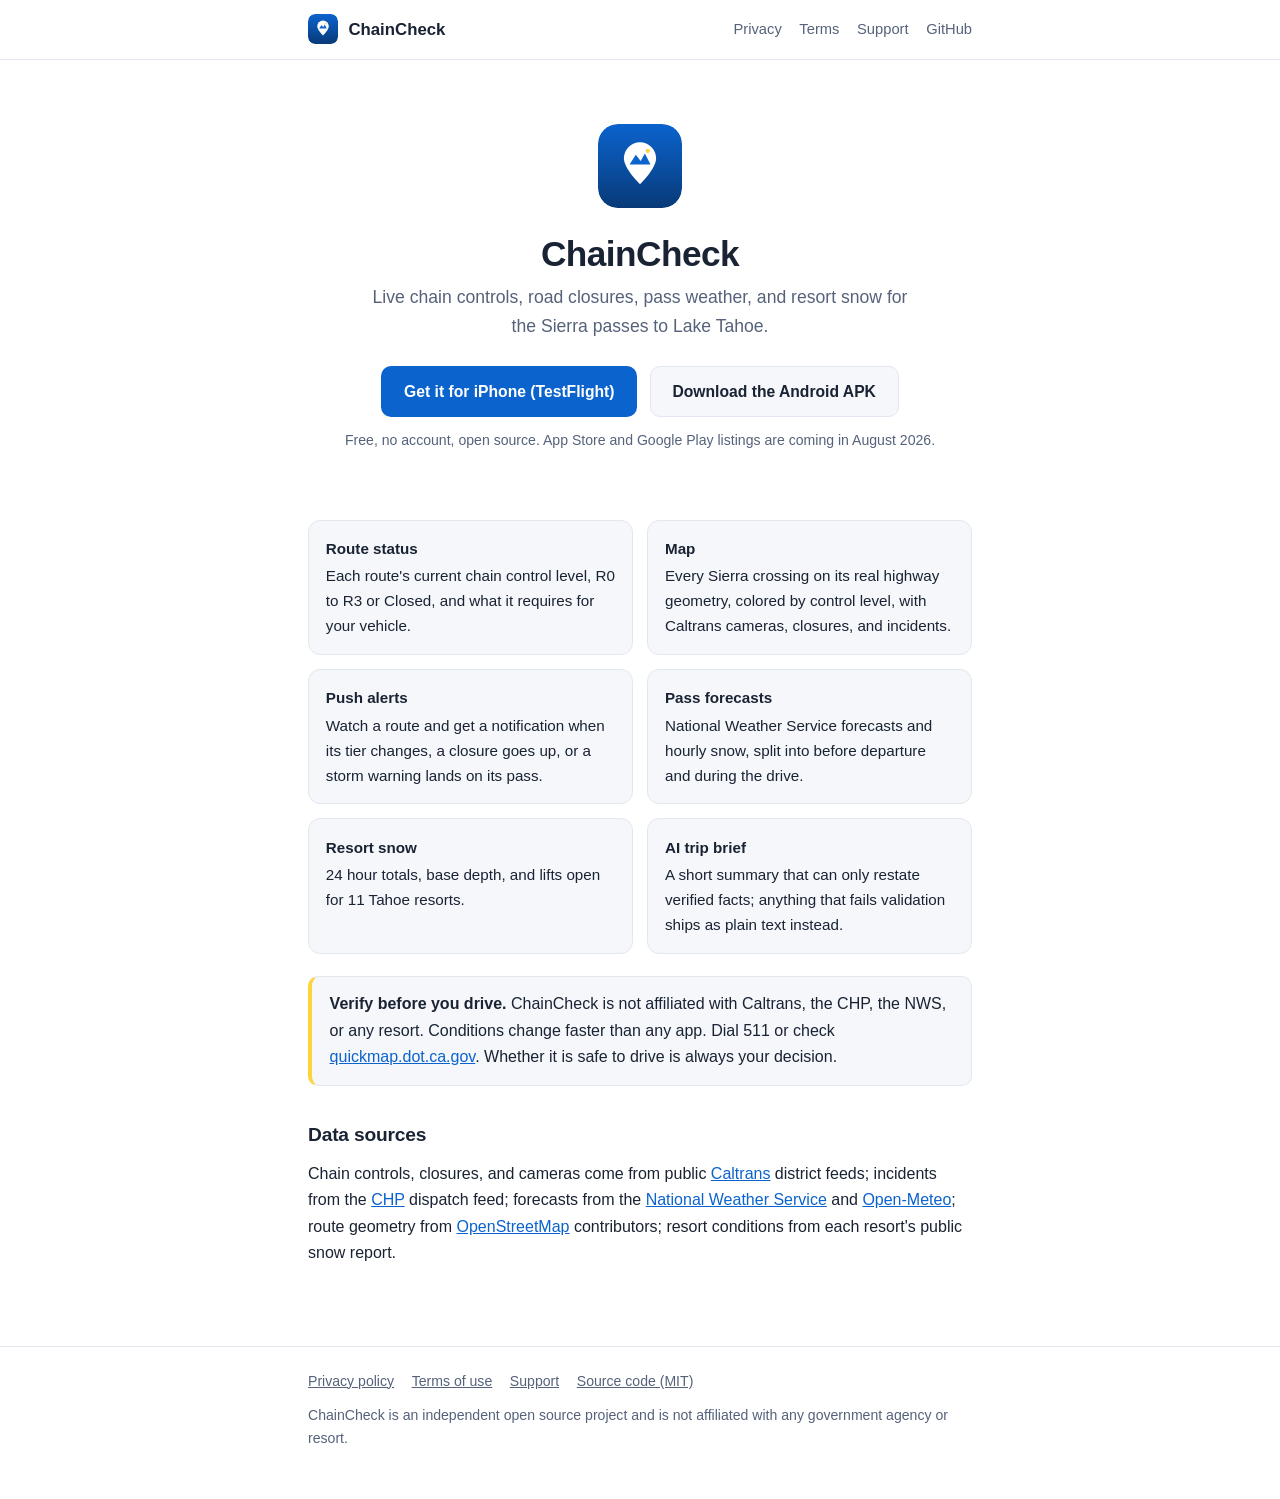
==== site/index.html @ bd43d517 "feat(site): GitHub Pages site for legal and support pages A small static site (no frameworks) at htt" ====
<!doctype html>
<html lang="en">
<head>
<meta charset="utf-8">
<meta name="viewport" content="width=device-width, initial-scale=1">
<title>ChainCheck · Live chain controls and pass weather for Tahoe</title>
<meta name="description" content="Live Caltrans chain controls, road closures, pass weather, and resort snow for the Sierra passes to Lake Tahoe. Free, no account, open source.">
<link rel="icon" href="logo.svg" type="image/svg+xml">
<link rel="stylesheet" href="style.css">
</head>
<body>
<header class="site">
  <div class="inner">
    <img src="logo.svg" alt="">
    <a class="name" href="./">ChainCheck</a>
    <nav>
      <a href="privacy.html">Privacy</a>
      <a href="terms.html">Terms</a>
      <a href="support.html">Support</a>
      <a href="https://github.com/nicglazkov/chaincheck">GitHub</a>
    </nav>
  </div>
</header>
<main>
  <div class="hero">
    <img class="mark" src="logo.svg" alt="ChainCheck logo: a map pin holding a Sierra ridgeline">
    <h1>ChainCheck</h1>
    <p class="tagline">Live chain controls, road closures, pass weather, and
    resort snow for the Sierra passes to Lake Tahoe.</p>
    <div class="buttons">
      <a class="btn primary" href="https://testflight.apple.com/join/fAuhRHU8">Get it for iPhone (TestFlight)</a>
      <a class="btn secondary" href="https://github.com/nicglazkov/chaincheck/releases/latest/download/chaincheck.apk">Download the Android APK</a>
    </div>
    <p class="store-note">Free, no account, open source. App Store and Google
    Play listings are coming in August 2026.</p>
  </div>

  <ul class="features">
    <li><b>Route status</b>Each route's current chain control level, R0 to R3
    or Closed, and what it requires for your vehicle.</li>
    <li><b>Map</b>Every Sierra crossing on its real highway geometry, colored
    by control level, with Caltrans cameras, closures, and incidents.</li>
    <li><b>Push alerts</b>Watch a route and get a notification when its tier
    changes, a closure goes up, or a storm warning lands on its pass.</li>
    <li><b>Pass forecasts</b>National Weather Service forecasts and hourly
    snow, split into before departure and during the drive.</li>
    <li><b>Resort snow</b>24 hour totals, base depth, and lifts open for 11
    Tahoe resorts.</li>
    <li><b>AI trip brief</b>A short summary that can only restate verified
    facts; anything that fails validation ships as plain text instead.</li>
  </ul>

  <div class="callout">
    <strong>Verify before you drive.</strong> ChainCheck is not affiliated
    with Caltrans, the CHP, the NWS, or any resort. Conditions change faster
    than any app. Dial 511 or check
    <a href="https://quickmap.dot.ca.gov">quickmap.dot.ca.gov</a>. Whether it
    is safe to drive is always your decision.
  </div>

  <h2>Data sources</h2>
  <p>Chain controls, closures, and cameras come from public
  <a href="https://dot.ca.gov">Caltrans</a> district feeds; incidents from the
  <a href="https://www.chp.ca.gov">CHP</a> dispatch feed; forecasts from the
  <a href="https://www.weather.gov">National Weather Service</a> and
  <a href="https://open-meteo.com">Open-Meteo</a>; route geometry from
  <a href="https://www.openstreetmap.org/copyright">OpenStreetMap</a>
  contributors; resort conditions from each resort's public snow report.</p>
</main>
<footer class="site">
  <div class="inner">
    <nav>
      <a href="privacy.html">Privacy policy</a>
      <a href="terms.html">Terms of use</a>
      <a href="support.html">Support</a>
      <a href="https://github.com/nicglazkov/chaincheck">Source code (MIT)</a>
    </nav>
    <p>ChainCheck is an independent open source project and is not affiliated
    with any government agency or resort.</p>
  </div>
</footer>
</body>
</html>
---- site/style.css ----
:root {
  --blue: #0b63ce;
  --blue-deep: #083a78;
  --gold: #ffd43b;
  --bg: #ffffff;
  --bg-raised: #f5f7fa;
  --text: #1a2333;
  --text-soft: #55627a;
  --border: #e3e8f0;
  --link: #0b63ce;
}

@media (prefers-color-scheme: dark) {
  :root {
    --bg: #0e1420;
    --bg-raised: #171f2e;
    --text: #e8edf5;
    --text-soft: #9aa7bd;
    --border: #263145;
    --link: #6db1ff;
  }
}

* {
  box-sizing: border-box;
  margin: 0;
}

body {
  font-family: -apple-system, BlinkMacSystemFont, "Segoe UI", Roboto,
    "Helvetica Neue", Arial, sans-serif;
  background: var(--bg);
  color: var(--text);
  line-height: 1.65;
  -webkit-font-smoothing: antialiased;
}

header.site {
  border-bottom: 1px solid var(--border);
}

header.site .inner {
  max-width: 44rem;
  margin: 0 auto;
  padding: 0.9rem 1.25rem;
  display: flex;
  align-items: center;
  gap: 0.65rem;
}

header.site img {
  width: 30px;
  height: 30px;
  border-radius: 7px;
}

header.site .name {
  font-weight: 700;
  font-size: 1.05rem;
  color: var(--text);
  text-decoration: none;
}

header.site nav {
  margin-left: auto;
  display: flex;
  gap: 1.1rem;
}

header.site nav a {
  color: var(--text-soft);
  text-decoration: none;
  font-size: 0.92rem;
}

header.site nav a:hover {
  color: var(--link);
}

main {
  max-width: 44rem;
  margin: 0 auto;
  padding: 2.5rem 1.25rem 4rem;
}

h1 {
  font-size: 1.9rem;
  line-height: 1.25;
  letter-spacing: -0.015em;
  margin-bottom: 0.4rem;
}

.effective {
  color: var(--text-soft);
  font-size: 0.92rem;
  margin-bottom: 2rem;
}

h2 {
  font-size: 1.2rem;
  margin: 2.1rem 0 0.6rem;
  letter-spacing: -0.01em;
}

p,
ul,
ol {
  margin-bottom: 1rem;
}

ul,
ol {
  padding-left: 1.4rem;
}

li {
  margin-bottom: 0.35rem;
}

a {
  color: var(--link);
}

strong {
  font-weight: 650;
}

.callout {
  background: var(--bg-raised);
  border: 1px solid var(--border);
  border-left: 4px solid var(--gold);
  border-radius: 10px;
  padding: 0.9rem 1.1rem;
  margin: 1.4rem 0;
}

/* Landing page */

.hero {
  text-align: center;
  padding: 1.5rem 0 0.5rem;
}

.hero img.mark {
  width: 84px;
  height: 84px;
  border-radius: 20px;
}

.hero h1 {
  margin-top: 1rem;
  font-size: 2.2rem;
}

.hero .tagline {
  color: var(--text-soft);
  font-size: 1.1rem;
  max-width: 34rem;
  margin: 0.4rem auto 1.6rem;
}

.buttons {
  display: flex;
  gap: 0.8rem;
  justify-content: center;
  flex-wrap: wrap;
  margin-bottom: 0.75rem;
}

.btn {
  display: inline-block;
  padding: 0.72rem 1.35rem;
  border-radius: 10px;
  font-weight: 650;
  font-size: 0.98rem;
  text-decoration: none;
  border: 1px solid transparent;
}

.btn.primary {
  background: var(--blue);
  color: #fff;
}

.btn.primary:hover {
  background: var(--blue-deep);
}

.btn.secondary {
  background: var(--bg-raised);
  color: var(--text);
  border-color: var(--border);
}

.btn.secondary:hover {
  border-color: var(--blue);
}

.store-note {
  color: var(--text-soft);
  font-size: 0.88rem;
  text-align: center;
  margin-bottom: 2.5rem;
}

.features {
  display: grid;
  grid-template-columns: repeat(auto-fit, minmax(15rem, 1fr));
  gap: 0.9rem;
  padding: 0;
  margin: 1.2rem 0 0;
  list-style: none;
}

.features li {
  background: var(--bg-raised);
  border: 1px solid var(--border);
  border-radius: 12px;
  padding: 0.95rem 1.05rem;
  margin: 0;
  font-size: 0.95rem;
}

.features b {
  display: block;
  margin-bottom: 0.15rem;
}

footer.site {
  border-top: 1px solid var(--border);
  color: var(--text-soft);
  font-size: 0.88rem;
}

footer.site .inner {
  max-width: 44rem;
  margin: 0 auto;
  padding: 1.4rem 1.25rem 2rem;
}

footer.site nav {
  display: flex;
  gap: 1.1rem;
  flex-wrap: wrap;
  margin-bottom: 0.7rem;
}

footer.site a {
  color: var(--text-soft);
}

footer.site a:hover {
  color: var(--link);
}
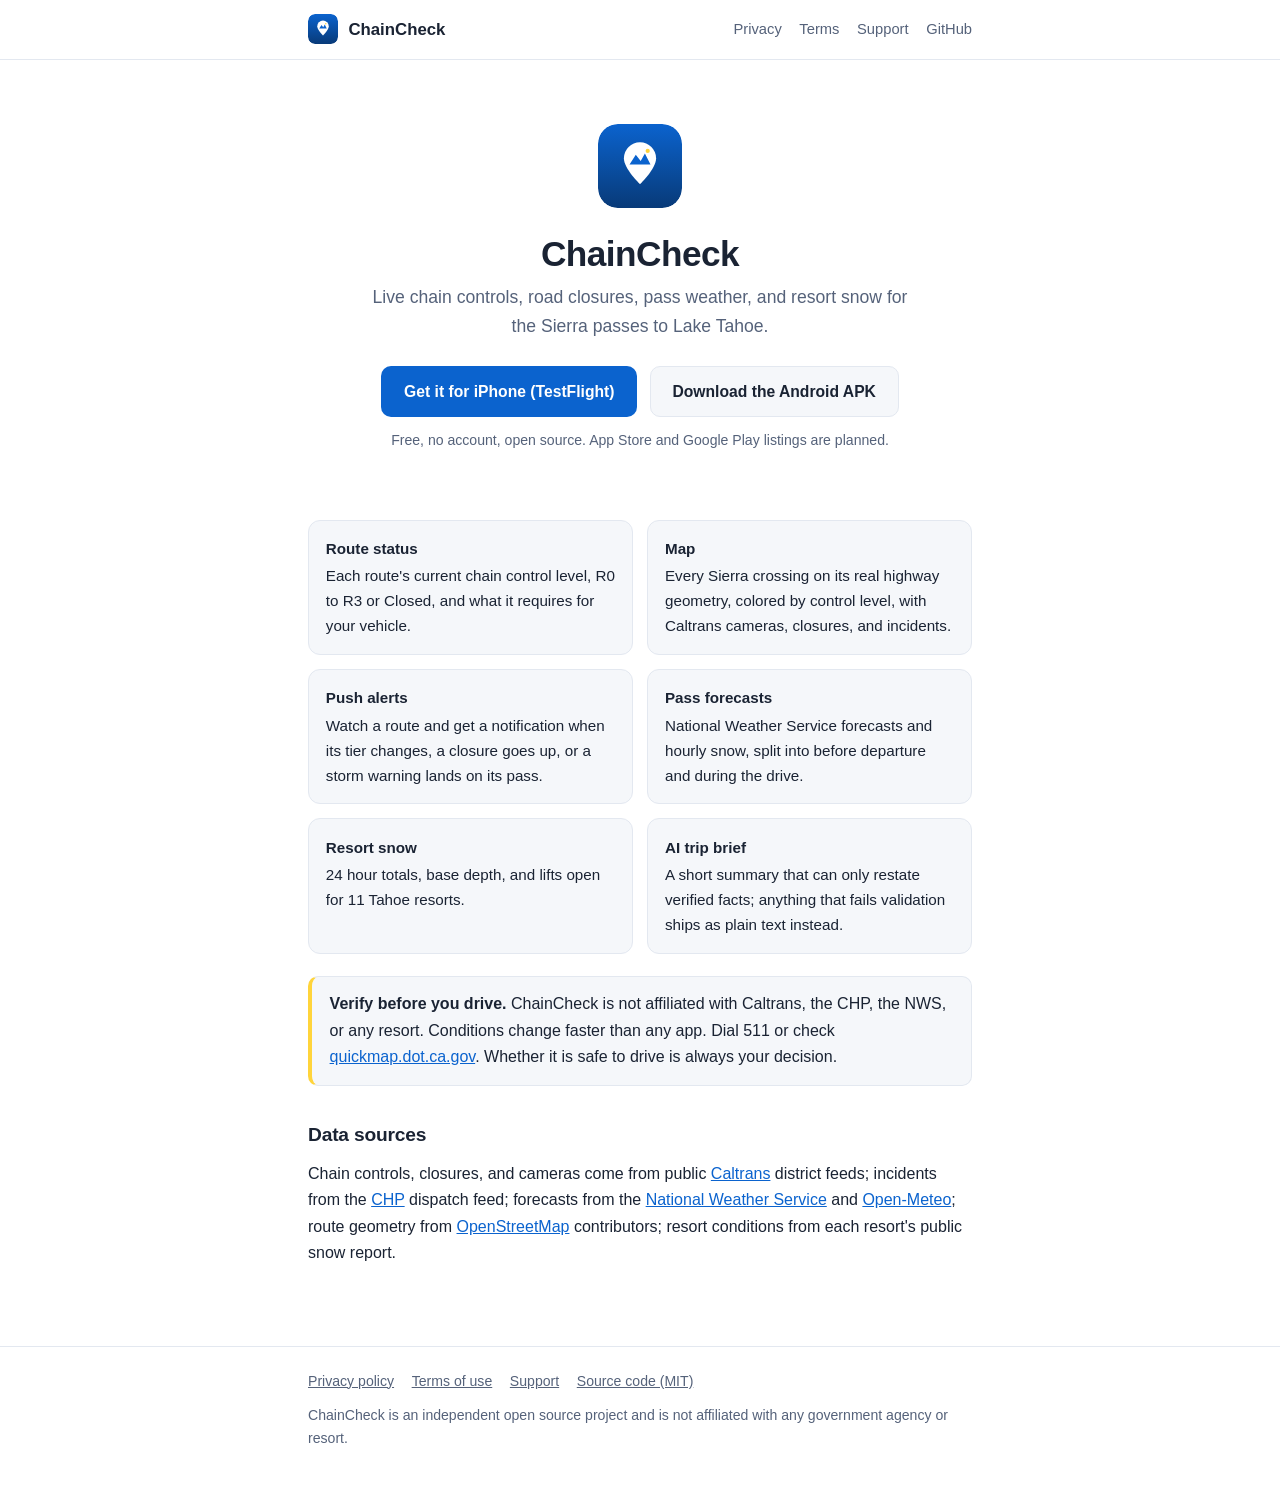
==== commit 8ed8eb5c: "docs: drop the passed store-listing date The August 2026 date has passed and there are no store list" ====
--- a/site/index.html
+++ b/site/index.html
@@ -32,7 +32,7 @@
       <a class="btn secondary" href="https://github.com/nicglazkov/chaincheck/releases/latest/download/chaincheck.apk">Download the Android APK</a>
     </div>
     <p class="store-note">Free, no account, open source. App Store and Google
-    Play listings are coming in August 2026.</p>
+    Play listings are planned.</p>
   </div>
 
   <ul class="features">
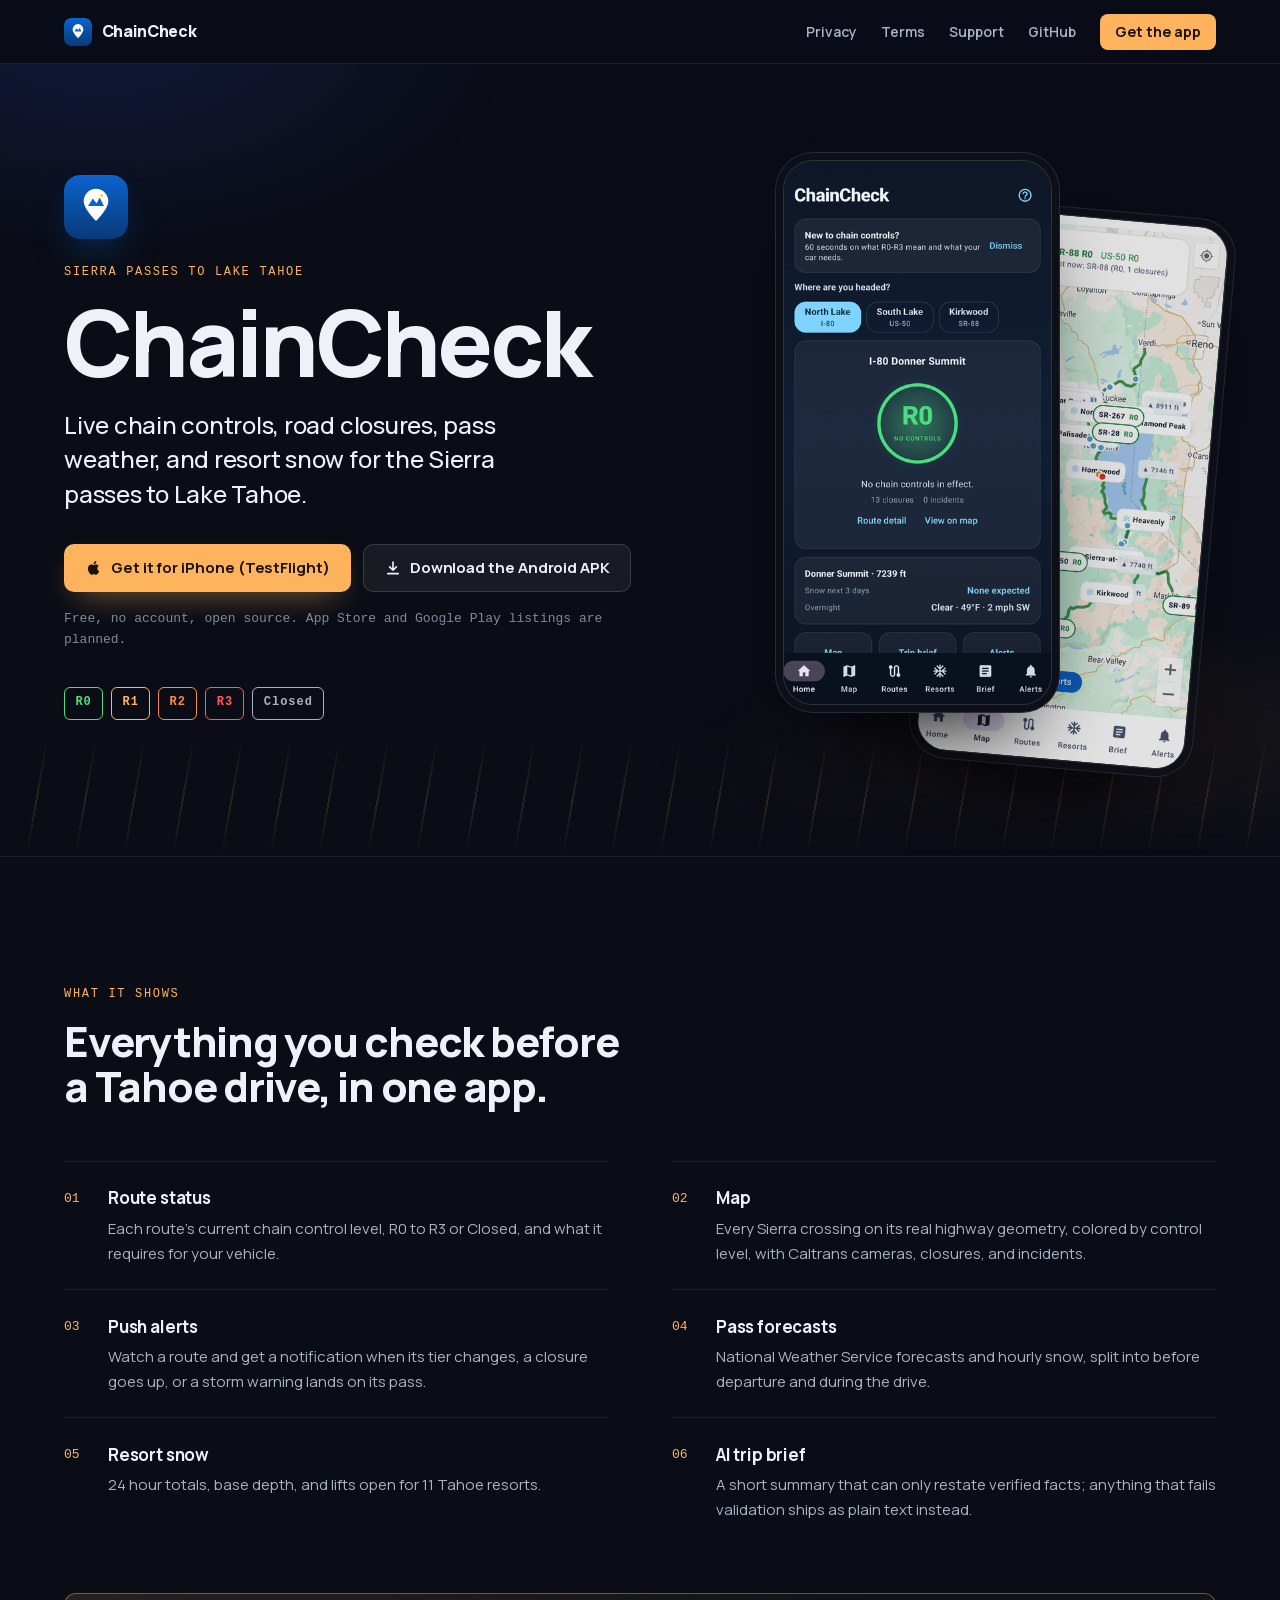
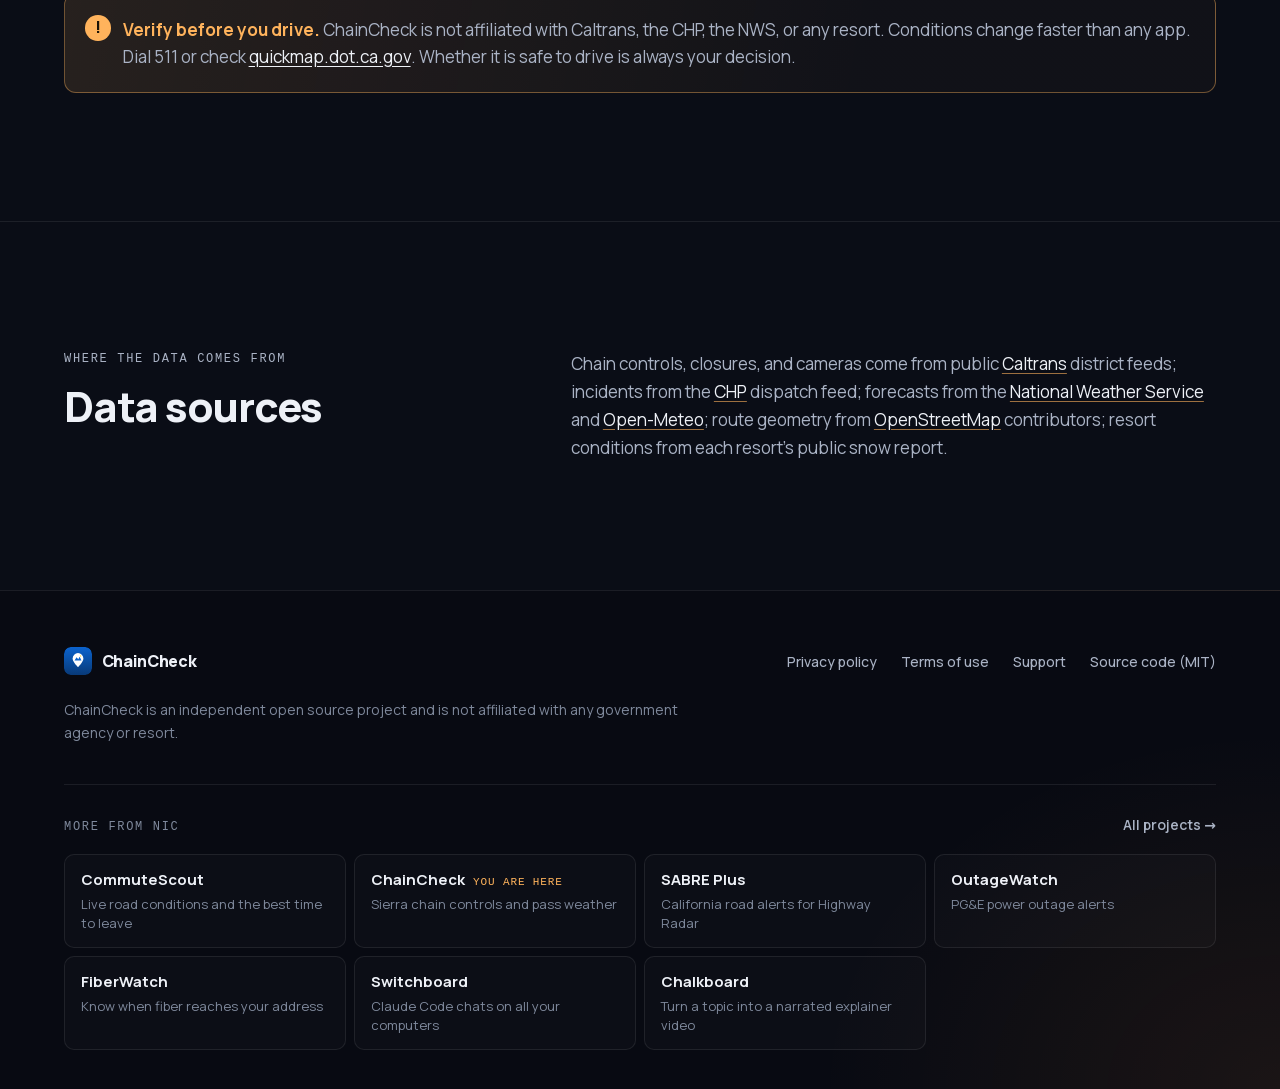
==== commit 8993c349: "Redesign the Pages site in the Night Drive skin Restyle site/ (landing, privacy, terms, support) to " ====
--- a/site/index.html
+++ b/site/index.html
@@ -6,77 +6,126 @@
 <title>ChainCheck · Live chain controls and pass weather for Tahoe</title>
 <meta name="description" content="Live Caltrans chain controls, road closures, pass weather, and resort snow for the Sierra passes to Lake Tahoe. Free, no account, open source.">
 <link rel="icon" href="logo.svg" type="image/svg+xml">
+<meta name="theme-color" content="#0a0d16">
+<meta name="color-scheme" content="dark">
+<link rel="preload" href="fonts/manrope-latin.woff2" as="font" type="font/woff2" crossorigin>
 <link rel="stylesheet" href="style.css">
 </head>
 <body>
-<header class="site">
-  <div class="inner">
-    <img src="logo.svg" alt="">
-    <a class="name" href="./">ChainCheck</a>
-    <nav>
-      <a href="privacy.html">Privacy</a>
-      <a href="terms.html">Terms</a>
-      <a href="support.html">Support</a>
-      <a href="https://github.com/nicglazkov/chaincheck">GitHub</a>
+<header class="nd-nav">
+  <div class="nd-wrap nd-nav__in">
+    <a class="nd-brand" href="./"><img src="logo.svg" alt="" width="28" height="28">ChainCheck</a>
+    <nav class="nd-links" aria-label="Primary">
+      <a class="nd-hide" href="privacy.html">Privacy</a>
+      <a class="nd-hide" href="terms.html">Terms</a>
+      <a class="nd-hide" href="support.html">Support</a>
+      <a class="nd-hide" href="https://github.com/nicglazkov/chaincheck">GitHub</a>
+      <a class="nd-btn nd-btn--sm" href="./#get">Get the app</a>
     </nav>
   </div>
 </header>
 <main>
-  <div class="hero">
-    <img class="mark" src="logo.svg" alt="ChainCheck logo: a map pin holding a Sierra ridgeline">
-    <h1>ChainCheck</h1>
-    <p class="tagline">Live chain controls, road closures, pass weather, and
-    resort snow for the Sierra passes to Lake Tahoe.</p>
-    <div class="buttons">
-      <a class="btn primary" href="https://testflight.apple.com/join/fAuhRHU8">Get it for iPhone (TestFlight)</a>
-      <a class="btn secondary" href="https://github.com/nicglazkov/chaincheck/releases/latest/download/chaincheck.apk">Download the Android APK</a>
+  <section class="hero nd-hero" id="get">
+    <div class="nd-streak" aria-hidden="true"></div>
+    <div class="nd-wrap hero__grid">
+      <div>
+        <img class="hero__mark" src="logo.svg" alt="ChainCheck logo: a map pin holding a Sierra ridgeline" width="64" height="64">
+        <p class="nd-eyebrow">Sierra passes to Lake Tahoe</p>
+        <h1>ChainCheck</h1>
+        <p class="tagline">Live chain controls, road closures, pass weather, and
+        resort snow for the Sierra passes to Lake Tahoe.</p>
+        <div class="nd-actions">
+          <a class="nd-btn" href="https://testflight.apple.com/join/fAuhRHU8"><svg viewBox="0 0 24 24" fill="currentColor" aria-hidden="true"><path d="M16.4 12.6c0-2.4 2-3.5 2-3.6-1.1-1.6-2.8-1.8-3.4-1.8-1.4-.2-2.8.8-3.5.8-.7 0-1.8-.8-3-.8-1.5 0-3 .9-3.8 2.3-1.6 2.8-.4 7 1.2 9.3.8 1.1 1.7 2.4 2.9 2.3 1.2 0 1.6-.7 3-.7s1.8.7 3 .7c1.3 0 2.1-1.1 2.8-2.3.9-1.3 1.3-2.6 1.3-2.6s-2.5-1-2.5-3.6zM14.1 5.6c.6-.8 1.1-1.8 1-2.9-.9 0-2.1.6-2.7 1.4-.6.7-1.1 1.8-1 2.8 1 .1 2.1-.5 2.7-1.3z"/></svg>Get it for iPhone (TestFlight)</a>
+          <a class="nd-btn nd-btn--ghost" href="https://github.com/nicglazkov/chaincheck/releases/latest/download/chaincheck.apk"><svg viewBox="0 0 24 24" fill="none" stroke="currentColor" stroke-width="2.2" stroke-linecap="round" stroke-linejoin="round" aria-hidden="true"><path d="M12 4v11m0 0-4.5-4.5M12 15l4.5-4.5M5 19.5h14"/></svg>Download the Android APK</a>
+        </div>
+        <p class="store-note">Free, no account, open source. App Store and Google
+        Play listings are planned.</p>
+        <ul class="levels" aria-label="Chain control levels the app shows">
+          <li class="r0">R0</li><li class="r1">R1</li><li class="r2">R2</li><li class="r3">R3</li><li class="rc">Closed</li>
+        </ul>
+      </div>
+      <div class="phones">
+        <div class="phone phone--front"><img src="img/home-dark.png" width="400" height="814" alt="The ChainCheck home screen: I-80 Donner Summit at R0, no chain controls, with the summit forecast below."></div>
+        <div class="phone phone--back"><img src="img/map.png" width="400" height="814" loading="lazy" alt="The ChainCheck map: I-80, US-50 and SR-88 colored by control level, with resorts and summit elevations."></div>
+      </div>
     </div>
-    <p class="store-note">Free, no account, open source. App Store and Google
-    Play listings are planned.</p>
-  </div>
+  </section>
 
-  <ul class="features">
-    <li><b>Route status</b>Each route's current chain control level, R0 to R3
-    or Closed, and what it requires for your vehicle.</li>
-    <li><b>Map</b>Every Sierra crossing on its real highway geometry, colored
-    by control level, with Caltrans cameras, closures, and incidents.</li>
-    <li><b>Push alerts</b>Watch a route and get a notification when its tier
-    changes, a closure goes up, or a storm warning lands on its pass.</li>
-    <li><b>Pass forecasts</b>National Weather Service forecasts and hourly
-    snow, split into before departure and during the drive.</li>
-    <li><b>Resort snow</b>24 hour totals, base depth, and lifts open for 11
-    Tahoe resorts.</li>
-    <li><b>AI trip brief</b>A short summary that can only restate verified
-    facts; anything that fails validation ships as plain text instead.</li>
-  </ul>
-
-  <div class="callout">
+  <section class="nd-section">
+    <div class="nd-wrap">
+      <div class="nd-section__head">
+        <p class="nd-eyebrow">What it shows</p>
+        <h2>Everything you check before a Tahoe drive, in one app.</h2>
+      </div>
+      <ul class="features">
+        <li><b>Route status</b>Each route's current chain control level, R0 to R3
+        or Closed, and what it requires for your vehicle.</li>
+        <li><b>Map</b>Every Sierra crossing on its real highway geometry, colored
+        by control level, with Caltrans cameras, closures, and incidents.</li>
+        <li><b>Push alerts</b>Watch a route and get a notification when its tier
+        changes, a closure goes up, or a storm warning lands on its pass.</li>
+        <li><b>Pass forecasts</b>National Weather Service forecasts and hourly
+        snow, split into before departure and during the drive.</li>
+        <li><b>Resort snow</b>24 hour totals, base depth, and lifts open for 11
+        Tahoe resorts.</li>
+        <li><b>AI trip brief</b>A short summary that can only restate verified
+        facts; anything that fails validation ships as plain text instead.</li>
+  
+      </ul>
+      <div class="callout">
     <strong>Verify before you drive.</strong> ChainCheck is not affiliated
     with Caltrans, the CHP, the NWS, or any resort. Conditions change faster
     than any app. Dial 511 or check
     <a href="https://quickmap.dot.ca.gov">quickmap.dot.ca.gov</a>. Whether it
     is safe to drive is always your decision.
   </div>
+    </div>
+  </section>
 
-  <h2>Data sources</h2>
-  <p>Chain controls, closures, and cameras come from public
+  <section class="nd-section">
+    <div class="nd-wrap split">
+      <div>
+        <p class="nd-eyebrow">Where the data comes from</p>
+        <h2>Data sources</h2>
+      </div>
+      <p>Chain controls, closures, and cameras come from public
   <a href="https://dot.ca.gov">Caltrans</a> district feeds; incidents from the
   <a href="https://www.chp.ca.gov">CHP</a> dispatch feed; forecasts from the
   <a href="https://www.weather.gov">National Weather Service</a> and
   <a href="https://open-meteo.com">Open-Meteo</a>; route geometry from
   <a href="https://www.openstreetmap.org/copyright">OpenStreetMap</a>
   contributors; resort conditions from each resort's public snow report.</p>
+    </div>
+  </section>
 </main>
-<footer class="site">
-  <div class="inner">
-    <nav>
-      <a href="privacy.html">Privacy policy</a>
-      <a href="terms.html">Terms of use</a>
-      <a href="support.html">Support</a>
-      <a href="https://github.com/nicglazkov/chaincheck">Source code (MIT)</a>
-    </nav>
-    <p>ChainCheck is an independent open source project and is not affiliated
+<footer class="nd-foot">
+  <div class="nd-wrap">
+    <div class="nd-foot__top">
+      <a class="nd-brand" href="./"><img src="logo.svg" alt="" width="28" height="28">ChainCheck</a>
+      <nav class="nd-foot__links" aria-label="Project">
+        <a href="privacy.html">Privacy policy</a>
+        <a href="terms.html">Terms of use</a>
+        <a href="support.html">Support</a>
+        <a href="https://github.com/nicglazkov/chaincheck">Source code (MIT)</a>
+      </nav>
+    </div>
+    <p class="nd-foot__note">ChainCheck is an independent open source project and is not affiliated
     with any government agency or resort.</p>
+    <div class="nd-more">
+      <div class="nd-more__head">
+        <p class="nd-eyebrow">More from Nic</p>
+        <a class="nd-more__all" href="https://nicglazkov.github.io/">All projects &rarr;</a>
+      </div>
+      <ul>
+        <li><a class="nd-more__item" href="https://commutescout.com"><b>CommuteScout</b><span>Live road conditions and the best time to leave</span></a></li>
+        <li><a class="nd-more__item" href="./" aria-current="page"><b>ChainCheck</b><span>Sierra chain controls and pass weather</span></a></li>
+        <li><a class="nd-more__item" href="https://nicglazkov.github.io/highway-radar-sabre-plus/"><b>SABRE Plus</b><span>California road alerts for Highway Radar</span></a></li>
+        <li><a class="nd-more__item" href="https://nicglazkov.github.io/outagewatch/"><b>OutageWatch</b><span>PG&amp;E power outage alerts</span></a></li>
+        <li><a class="nd-more__item" href="https://getfiberwatch.com"><b>FiberWatch</b><span>Know when fiber reaches your address</span></a></li>
+        <li><a class="nd-more__item" href="https://nicglazkov.github.io/switchboard/"><b>Switchboard</b><span>Claude Code chats on all your computers</span></a></li>
+        <li><a class="nd-more__item" href="https://chalkboard.studio"><b>Chalkboard</b><span>Turn a topic into a narrated explainer video</span></a></li>
+      </ul>
+    </div>
   </div>
 </footer>
 </body>
--- a/site/style.css
+++ b/site/style.css
@@ -1,254 +1,282 @@
+/* ==========================================================================
+   Night Drive skin + shared site skeleton (nav, type scale, footer with the
+   "More from Nic" strip). Shared by SABRE Plus, ChainCheck and Brake Bedding.
+   Keep the skeleton block identical across sites; put page styles after it.
+
+   Manrope is self-hosted (latin subset, variable 400-800), SIL Open Font
+   License 1.1, so the page makes no third-party font requests.
+   ========================================================================== */
+@font-face {
+  font-family: "Manrope";
+  font-style: normal;
+  font-weight: 400 800;
+  font-display: swap;
+  src: url("fonts/manrope-latin.woff2") format("woff2");
+  unicode-range: U+0000-00FF, U+0131, U+0152-0153, U+02BB-02BC, U+02C6, U+02DA,
+    U+02DC, U+0304, U+0308, U+0329, U+2000-206F, U+20AC, U+2122, U+2191, U+2193,
+    U+2212, U+2215, U+FEFF, U+FFFD;
+}
+
 :root {
-  --blue: #0b63ce;
-  --blue-deep: #083a78;
-  --gold: #ffd43b;
-  --bg: #ffffff;
-  --bg-raised: #f5f7fa;
-  --text: #1a2333;
-  --text-soft: #55627a;
-  --border: #e3e8f0;
-  --link: #0b63ce;
-}
-
-@media (prefers-color-scheme: dark) {
-  :root {
-    --bg: #0e1420;
-    --bg-raised: #171f2e;
-    --text: #e8edf5;
-    --text-soft: #9aa7bd;
-    --border: #263145;
-    --link: #6db1ff;
-  }
-}
-
-* {
-  box-sizing: border-box;
+  color-scheme: dark;
+  /* Night Drive */
+  --nd-bg: #0a0d16;          /* blue-black road at night */
+  --nd-bg-2: #0f1320;        /* raised panel */
+  --nd-bg-3: #151a2a;        /* panel hover / inset */
+  --nd-line: rgba(255, 255, 255, 0.08);
+  --nd-line-2: rgba(255, 255, 255, 0.14);
+  --nd-fg: #eef1f7;
+  --nd-mut: #aab3c5;
+  --nd-dim: #7f899c;
+  --nd-amber: #ffb35c;       /* headlight */
+  --nd-amber-ink: #1a1206;
+  --nd-amber-soft: rgba(255, 179, 92, 0.12);
+  --nd-blue: #3a5cff;        /* the cool sky glow, decorative only */
+
+  /* Skeleton: type scale */
+  --nd-sans: "Manrope", ui-sans-serif, system-ui, -apple-system, "Segoe UI", Roboto, sans-serif;
+  --nd-mono: ui-monospace, SFMono-Regular, "SF Mono", Menlo, "Cascadia Mono", Consolas, monospace;
+  --nd-t-h1: clamp(2.4rem, 1.25rem + 4.4vw, 4.4rem);
+  --nd-t-h2: clamp(1.7rem, 1.2rem + 1.9vw, 2.6rem);
+  --nd-t-h3: 1.125rem;
+  --nd-t-lede: clamp(1.0625rem, 1rem + 0.35vw, 1.25rem);
+  --nd-t-body: 1.0625rem;
+  --nd-t-small: 0.875rem;
+  --nd-t-label: 0.75rem;
+
+  /* Skeleton: layout */
+  --nd-max: 72rem;           /* 1152px */
+  --nd-gutter: clamp(1rem, 4vw, 2rem);
+  --nd-nav-h: 64px;
+  --nd-gap: clamp(4.5rem, 10vw, 8rem);
+  --nd-radius: 12px;
+  --nd-ease: cubic-bezier(0.22, 1, 0.36, 1);
+}
+
+*, *::before, *::after { box-sizing: border-box; }
+html { -webkit-text-size-adjust: 100%; scroll-padding-top: calc(var(--nd-nav-h) + 16px); }
+body {
   margin: 0;
-}
-
-body {
-  font-family: -apple-system, BlinkMacSystemFont, "Segoe UI", Roboto,
-    "Helvetica Neue", Arial, sans-serif;
-  background: var(--bg);
-  color: var(--text);
+  background: var(--nd-bg);
+  color: var(--nd-fg);
+  font-family: var(--nd-sans);
+  font-size: var(--nd-t-body);
   line-height: 1.65;
   -webkit-font-smoothing: antialiased;
-}
-
-header.site {
-  border-bottom: 1px solid var(--border);
-}
-
-header.site .inner {
-  max-width: 44rem;
-  margin: 0 auto;
-  padding: 0.9rem 1.25rem;
-  display: flex;
-  align-items: center;
-  gap: 0.65rem;
-}
-
-header.site img {
-  width: 30px;
-  height: 30px;
-  border-radius: 7px;
-}
-
-header.site .name {
-  font-weight: 700;
-  font-size: 1.05rem;
-  color: var(--text);
-  text-decoration: none;
-}
-
-header.site nav {
-  margin-left: auto;
-  display: flex;
-  gap: 1.1rem;
-}
-
-header.site nav a {
-  color: var(--text-soft);
-  text-decoration: none;
-  font-size: 0.92rem;
-}
-
-header.site nav a:hover {
-  color: var(--link);
-}
-
-main {
-  max-width: 44rem;
-  margin: 0 auto;
-  padding: 2.5rem 1.25rem 4rem;
-}
-
-h1 {
-  font-size: 1.9rem;
-  line-height: 1.25;
-  letter-spacing: -0.015em;
-  margin-bottom: 0.4rem;
-}
-
-.effective {
-  color: var(--text-soft);
-  font-size: 0.92rem;
-  margin-bottom: 2rem;
-}
-
-h2 {
-  font-size: 1.2rem;
-  margin: 2.1rem 0 0.6rem;
-  letter-spacing: -0.01em;
-}
-
-p,
-ul,
-ol {
-  margin-bottom: 1rem;
-}
-
-ul,
-ol {
-  padding-left: 1.4rem;
-}
-
-li {
-  margin-bottom: 0.35rem;
-}
-
-a {
-  color: var(--link);
-}
-
-strong {
-  font-weight: 650;
-}
-
+  text-rendering: optimizeLegibility;
+  overflow-x: hidden;
+}
+img { max-width: 100%; height: auto; display: block; }
+a { color: inherit; }
+:where(a, button, summary):focus-visible {
+  outline: 2px solid var(--nd-amber);
+  outline-offset: 3px;
+  border-radius: 4px;
+}
+::selection { background: var(--nd-amber); color: var(--nd-amber-ink); }
+
+.nd-wrap { width: min(100% - 2 * var(--nd-gutter), var(--nd-max)); margin-inline: auto; }
+
+h1, h2, h3 { margin: 0; color: var(--nd-fg); text-wrap: balance; }
+h1 { font-size: var(--nd-t-h1); line-height: 1.02; font-weight: 800; letter-spacing: -0.035em; }
+h2 { font-size: var(--nd-t-h2); line-height: 1.08; font-weight: 800; letter-spacing: -0.03em; }
+h3 { font-size: var(--nd-t-h3); line-height: 1.3; font-weight: 700; letter-spacing: -0.01em; }
+h1 em, h2 em { font-style: normal; color: var(--nd-amber); }
+p { margin: 0; }
+
+.nd-eyebrow {
+  font-family: var(--nd-mono);
+  font-size: var(--nd-t-label);
+  letter-spacing: 0.14em;
+  text-transform: uppercase;
+  color: var(--nd-amber);
+  margin: 0 0 0.9rem;
+}
+.nd-lede { font-size: var(--nd-t-lede); color: var(--nd-mut); max-width: 46ch; }
+
+/* ---- Buttons ------------------------------------------------------------ */
+.nd-btn {
+  display: inline-flex; align-items: center; justify-content: center; gap: 0.5rem;
+  min-height: 48px; padding: 0 1.25rem;
+  border-radius: 10px; border: 1px solid transparent;
+  background: var(--nd-amber); color: var(--nd-amber-ink);
+  font: 700 0.9375rem/1 var(--nd-sans); letter-spacing: -0.005em;
+  text-decoration: none; white-space: nowrap;
+  box-shadow: 0 12px 32px -14px rgba(255, 179, 92, 0.65);
+  transition: transform 0.25s var(--nd-ease), box-shadow 0.25s var(--nd-ease), background 0.2s, border-color 0.2s;
+}
+.nd-btn:hover { transform: translateY(-1px); box-shadow: 0 16px 40px -12px rgba(255, 179, 92, 0.8); }
+.nd-btn--ghost {
+  background: rgba(255, 255, 255, 0.06); color: var(--nd-fg);
+  border-color: var(--nd-line-2); box-shadow: none;
+}
+.nd-btn--ghost:hover { background: rgba(255, 255, 255, 0.1); border-color: rgba(255, 255, 255, 0.28); box-shadow: none; }
+.nd-btn--sm { min-height: 36px; padding: 0 0.9rem; font-size: 0.875rem; border-radius: 8px; box-shadow: none; }
+.nd-btn svg { width: 18px; height: 18px; flex: none; }
+.nd-actions { display: flex; flex-wrap: wrap; gap: 0.75rem; }
+@media (max-width: 30rem) { .nd-actions .nd-btn:not(.nd-btn--sm) { flex: 1 1 100%; white-space: normal; text-align: center; } }
+
+/* ---- Nav (skeleton) ----------------------------------------------------- */
+.nd-nav {
+  position: sticky; top: 0; z-index: 50;
+  height: var(--nd-nav-h);
+  background: rgba(10, 13, 22, 0.78);
+  -webkit-backdrop-filter: saturate(140%) blur(14px);
+  backdrop-filter: saturate(140%) blur(14px);
+  border-bottom: 1px solid var(--nd-line);
+}
+.nd-nav__in { height: 100%; display: flex; align-items: center; gap: 1rem; }
+.nd-brand {
+  display: inline-flex; align-items: center; gap: 0.6rem;
+  font-weight: 800; font-size: 1rem; letter-spacing: -0.02em;
+  text-decoration: none; color: var(--nd-fg); white-space: nowrap;
+}
+.nd-brand img, .nd-brand svg { width: 28px; height: 28px; border-radius: 7px; }
+.nd-links { margin-left: auto; display: flex; align-items: center; gap: 1.5rem; }
+.nd-links a:not(.nd-btn) {
+  font-size: var(--nd-t-small); font-weight: 600; color: var(--nd-mut);
+  text-decoration: none; transition: color 0.2s;
+}
+.nd-links a:not(.nd-btn):hover, .nd-links a[aria-current="page"] { color: var(--nd-fg); }
+@media (max-width: 40rem) { .nd-links .nd-hide { display: none; } .nd-links { gap: 1rem; } }
+
+/* ---- Section rhythm ----------------------------------------------------- */
+.nd-section { padding-block: var(--nd-gap); border-top: 1px solid var(--nd-line); }
+.nd-section__head { max-width: 40rem; margin-bottom: clamp(2rem, 5vw, 3.25rem); }
+.nd-section__head > p:not(.nd-eyebrow) { color: var(--nd-mut); margin-top: 1rem; max-width: 60ch; }
+
+/* The headlight glow and lane streak behind every hero. */
+.nd-hero { position: relative; isolation: isolate; overflow: hidden; }
+.nd-hero::before {
+  content: ""; position: absolute; inset: 0; z-index: -2; pointer-events: none;
+  background:
+    radial-gradient(70% 60% at 88% 105%, rgba(255, 154, 60, 0.30), transparent 60%),
+    radial-gradient(50% 45% at 8% -5%, rgba(58, 92, 255, 0.16), transparent 65%);
+  -webkit-mask: linear-gradient(#000 55%, transparent);
+  mask: linear-gradient(#000 55%, transparent);
+}
+.nd-streak {
+  position: absolute; left: 0; right: 0; bottom: 0; height: 120px; z-index: -1; pointer-events: none;
+  background: repeating-linear-gradient(100deg, transparent 0 46px, rgba(255, 179, 92, 0.13) 46px 48px);
+  -webkit-mask: linear-gradient(transparent, #000 55%, transparent);
+  mask: linear-gradient(transparent, #000 55%, transparent);
+}
+
+/* ---- Footer (skeleton) -------------------------------------------------- */
+.nd-foot {
+  position: relative; overflow: hidden;
+  border-top: 1px solid var(--nd-line);
+  padding: 3.5rem 0 2.5rem;
+  background: radial-gradient(60% 120% at 100% 100%, rgba(255, 154, 60, 0.08), transparent 60%), #080a12;
+  font-size: var(--nd-t-small); color: var(--nd-mut);
+}
+.nd-foot__top { display: flex; flex-wrap: wrap; align-items: center; justify-content: space-between; gap: 1.25rem 2rem; }
+.nd-foot__links { display: flex; flex-wrap: wrap; gap: 0.6rem 1.5rem; }
+.nd-foot__links a { color: var(--nd-mut); text-decoration: none; font-weight: 500; }
+.nd-foot__links a:hover { color: var(--nd-fg); text-decoration: underline; text-underline-offset: 3px; }
+.nd-foot__note { margin-top: 1.5rem; max-width: 72ch; color: var(--nd-dim); line-height: 1.6; }
+
+.nd-more { margin-top: 2.5rem; padding-top: 1.75rem; border-top: 1px solid var(--nd-line); }
+.nd-more__head { display: flex; justify-content: space-between; align-items: baseline; gap: 1rem; margin-bottom: 1rem; }
+.nd-more__head .nd-eyebrow { margin: 0; color: var(--nd-dim); }
+.nd-more__all { color: var(--nd-mut); font-weight: 600; text-decoration: none; white-space: nowrap; }
+.nd-more__all:hover { color: var(--nd-amber); }
+.nd-more ul {
+  list-style: none; margin: 0; padding: 0;
+  display: grid; grid-template-columns: repeat(auto-fill, minmax(12.5rem, 1fr)); gap: 0.5rem;
+}
+.nd-more a.nd-more__item {
+  display: block; height: 100%; padding: 0.85rem 1rem; text-decoration: none;
+  background: rgba(255, 255, 255, 0.02); border: 1px solid var(--nd-line); border-radius: 10px;
+  transition: background 0.2s, border-color 0.2s;
+}
+.nd-more a.nd-more__item:hover { background: var(--nd-bg-3); border-color: var(--nd-line-2); }
+.nd-more__item b { display: block; color: var(--nd-fg); font-weight: 700; font-size: 0.9375rem; }
+.nd-more__item span { display: block; color: var(--nd-dim); font-size: 0.8125rem; line-height: 1.45; margin-top: 0.15rem; }
+.nd-more a.nd-more__item[aria-current="page"] b::after {
+  content: "You are here"; margin-left: 0.5rem; font: 500 0.6875rem var(--nd-mono);
+  letter-spacing: 0.08em; text-transform: uppercase; color: var(--nd-amber);
+}
+@media (min-width: 64rem) { .nd-more ul { grid-template-columns: repeat(4, minmax(0, 1fr)); } }
+.nd-foot__base { margin-top: 2rem; display: flex; flex-wrap: wrap; justify-content: space-between; gap: 0.5rem 1.5rem; color: var(--nd-dim); font-size: 0.8125rem; }
+
+@media (prefers-reduced-motion: reduce) {
+  *, *::before, *::after { transition: none !important; animation: none !important; scroll-behavior: auto !important; }
+}
+/* ==== end of shared skeleton ============================================ */
+
+/* ==========================================================================
+   ChainCheck page styles
+   ========================================================================== */
+:root { --r0: #4ade80; --r1: #ffb35c; --r2: #ff8a3d; --r3: #ff5a5a; }
+
+.hero { padding: clamp(3rem, 8vw, 6rem) 0 clamp(4rem, 9vw, 6.5rem); }
+.hero__grid { display: grid; grid-template-columns: minmax(0, 1.1fr) minmax(0, 0.9fr); gap: clamp(2.5rem, 6vw, 5rem); align-items: center; }
+.hero__mark { width: 64px; height: 64px; border-radius: 16px; margin-bottom: 1.5rem; box-shadow: 0 16px 40px -16px rgba(11, 99, 206, 0.8); }
+.hero h1 { font-size: clamp(3rem, 1.6rem + 6vw, 5.75rem); line-height: 0.98; }
+.hero .tagline { margin-top: 1.25rem; font-size: clamp(1.15rem, 1rem + 0.7vw, 1.5rem); line-height: 1.45; color: var(--nd-fg); max-width: 30ch; font-weight: 500; letter-spacing: -0.01em; }
+.hero .nd-actions { margin-top: 2rem; }
+.hero .store-note { margin-top: 1rem; font-family: var(--nd-mono); font-size: 0.8125rem; color: var(--nd-dim); }
+.levels { display: flex; flex-wrap: wrap; gap: 0.5rem; margin-top: 2.25rem; padding: 0; list-style: none; }
+.levels li { font-family: var(--nd-mono); font-size: 0.75rem; font-weight: 700; letter-spacing: 0.08em; padding: 0.35rem 0.65rem; border-radius: 6px; border: 1px solid currentColor; }
+.levels .r0 { color: var(--r0); } .levels .r1 { color: var(--r1); } .levels .r2 { color: var(--r2); } .levels .r3 { color: var(--r3); } .levels .rc { color: var(--nd-mut); }
+
+/* Phones: home screen in front, the map tilted behind it */
+.phones { position: relative; height: clamp(30rem, 48vw, 37rem); }
+.phone {
+  position: absolute; width: clamp(14rem, 21vw, 17rem); border-radius: 30px; overflow: hidden;
+  border: 1px solid var(--nd-line-2); background: #0d1018;
+  box-shadow: 0 0 0 7px #0d1018, 0 0 0 8px #262b36, 0 50px 90px -30px rgba(0, 0, 0, 0.95);
+}
+.phone img { width: 100%; }
+.phone--front { right: 34%; top: 0; z-index: 2; }
+.phone--back { right: 2%; top: 3.5rem; transform: rotate(5deg); opacity: 0.88; }
+@media (max-width: 56rem) {
+  .hero__grid { grid-template-columns: 1fr; }
+  .phones { height: auto; display: flex; justify-content: center; gap: 1rem; padding-top: 0.5rem; }
+  .phone { position: relative; inset: auto; width: min(46%, 15rem); transform: none; opacity: 1; }
+  .phone--back { margin-top: 2rem; }
+}
+
+/* Features: an indexed two-column list, not cards */
+.features { list-style: none; padding: 0; margin: 0; counter-reset: f; display: grid; grid-template-columns: repeat(2, minmax(0, 1fr)); column-gap: clamp(2rem, 5vw, 4rem); }
+.features li { counter-increment: f; position: relative; padding: 1.4rem 0 1.4rem 2.75rem; border-top: 1px solid var(--nd-line); color: var(--nd-mut); font-size: 0.9375rem; }
+.features li::before { content: counter(f, decimal-leading-zero); position: absolute; left: 0; top: 1.62rem; font-family: var(--nd-mono); font-size: 0.8125rem; color: var(--nd-amber); }
+.features b { display: block; color: var(--nd-fg); font-size: 1.0625rem; margin-bottom: 0.3rem; letter-spacing: -0.01em; }
+@media (max-width: 44rem) { .features { grid-template-columns: 1fr; } }
+
+/* The safety notice: deliberately the loudest block on the page */
 .callout {
-  background: var(--bg-raised);
-  border: 1px solid var(--border);
-  border-left: 4px solid var(--gold);
-  border-radius: 10px;
-  padding: 0.9rem 1.1rem;
-  margin: 1.4rem 0;
-}
-
-/* Landing page */
-
-.hero {
-  text-align: center;
-  padding: 1.5rem 0 0.5rem;
-}
-
-.hero img.mark {
-  width: 84px;
-  height: 84px;
-  border-radius: 20px;
-}
-
-.hero h1 {
-  margin-top: 1rem;
-  font-size: 2.2rem;
-}
-
-.hero .tagline {
-  color: var(--text-soft);
-  font-size: 1.1rem;
-  max-width: 34rem;
-  margin: 0.4rem auto 1.6rem;
-}
-
-.buttons {
-  display: flex;
-  gap: 0.8rem;
-  justify-content: center;
-  flex-wrap: wrap;
-  margin-bottom: 0.75rem;
-}
-
-.btn {
-  display: inline-block;
-  padding: 0.72rem 1.35rem;
-  border-radius: 10px;
-  font-weight: 650;
-  font-size: 0.98rem;
-  text-decoration: none;
-  border: 1px solid transparent;
-}
-
-.btn.primary {
-  background: var(--blue);
-  color: #fff;
-}
-
-.btn.primary:hover {
-  background: var(--blue-deep);
-}
-
-.btn.secondary {
-  background: var(--bg-raised);
-  color: var(--text);
-  border-color: var(--border);
-}
-
-.btn.secondary:hover {
-  border-color: var(--blue);
-}
-
-.store-note {
-  color: var(--text-soft);
-  font-size: 0.88rem;
-  text-align: center;
-  margin-bottom: 2.5rem;
-}
-
-.features {
-  display: grid;
-  grid-template-columns: repeat(auto-fit, minmax(15rem, 1fr));
-  gap: 0.9rem;
-  padding: 0;
-  margin: 1.2rem 0 0;
-  list-style: none;
-}
-
-.features li {
-  background: var(--bg-raised);
-  border: 1px solid var(--border);
-  border-radius: 12px;
-  padding: 0.95rem 1.05rem;
-  margin: 0;
-  font-size: 0.95rem;
-}
-
-.features b {
-  display: block;
-  margin-bottom: 0.15rem;
-}
-
-footer.site {
-  border-top: 1px solid var(--border);
-  color: var(--text-soft);
-  font-size: 0.88rem;
-}
-
-footer.site .inner {
-  max-width: 44rem;
-  margin: 0 auto;
-  padding: 1.4rem 1.25rem 2rem;
-}
-
-footer.site nav {
-  display: flex;
-  gap: 1.1rem;
-  flex-wrap: wrap;
-  margin-bottom: 0.7rem;
-}
-
-footer.site a {
-  color: var(--text-soft);
-}
-
-footer.site a:hover {
-  color: var(--link);
-}
+  position: relative; border: 1px solid rgba(255, 179, 92, 0.4); border-radius: var(--nd-radius);
+  background: linear-gradient(100deg, rgba(255, 179, 92, 0.12), rgba(255, 179, 92, 0.03) 70%);
+  padding: 1.35rem 1.5rem 1.35rem 3.6rem; color: var(--nd-mut); line-height: 1.6;
+}
+.callout::before {
+  content: "!"; position: absolute; left: 1.25rem; top: 1.3rem; width: 1.6rem; height: 1.6rem; border-radius: 50%;
+  display: grid; place-items: center; background: var(--nd-amber); color: var(--nd-amber-ink); font-weight: 800; font-size: 0.95rem;
+}
+.callout strong { color: var(--nd-amber); font-weight: 700; }
+.callout a { color: var(--nd-fg); text-underline-offset: 3px; }
+
+.split { display: grid; grid-template-columns: minmax(0, 0.8fr) minmax(0, 1.2fr); gap: clamp(2rem, 6vw, 5rem); align-items: start; }
+.split p { color: var(--nd-mut); }
+.split a { color: var(--nd-fg); text-decoration-color: rgba(255, 179, 92, 0.6); text-underline-offset: 3px; }
+.split a:hover { color: var(--nd-amber); }
+@media (max-width: 56rem) { .split { grid-template-columns: 1fr; } }
+
+/* Long-form pages: privacy, terms, support */
+.doc { padding: clamp(3rem, 7vw, 5rem) 0 var(--nd-gap); }
+.doc .nd-wrap { max-width: 46rem; }
+.doc h1 { font-size: clamp(2.1rem, 1.3rem + 3vw, 3.2rem); }
+.doc .effective { font-family: var(--nd-mono); font-size: 0.8125rem; color: var(--nd-dim); margin: 1rem 0 2.25rem; }
+.doc h2 { font-size: clamp(1.3rem, 1rem + 1.2vw, 1.65rem); margin: 2.75rem 0 0; padding-top: 1.6rem; border-top: 1px solid var(--nd-line); }
+.doc p, .doc ul, .doc ol { color: var(--nd-mut); margin: 1rem 0 0; }
+.doc ul, .doc ol { padding-left: 1.3rem; }
+.doc li { margin-top: 0.5rem; }
+.doc li::marker { color: var(--nd-amber); }
+.doc ol li::marker { font-weight: 700; }
+.doc strong { color: var(--nd-fg); font-weight: 700; }
+.doc a { color: var(--nd-amber); text-underline-offset: 3px; }
+.doc .callout { margin: 1.75rem 0 0; }
+.features + .callout { margin-top: clamp(2rem, 5vw, 3rem); }
+.doc .callout strong { color: var(--nd-amber); }
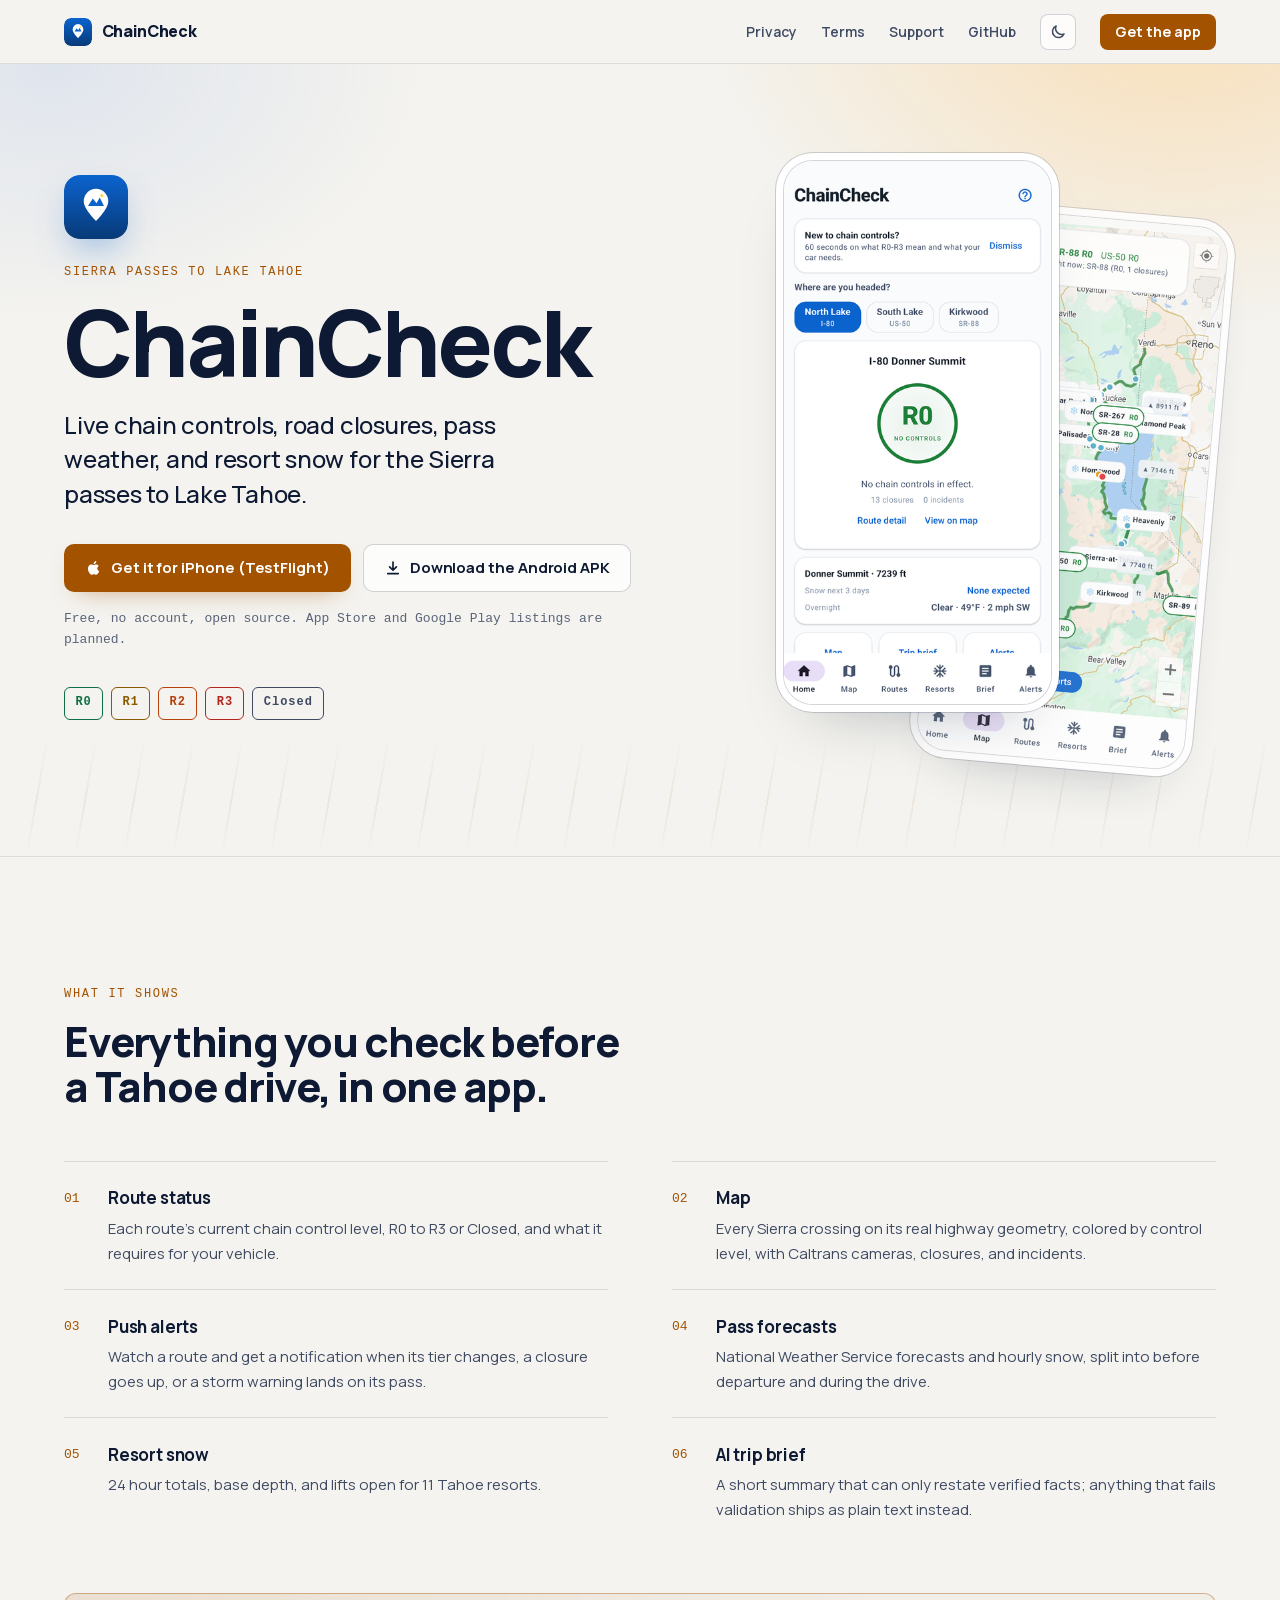
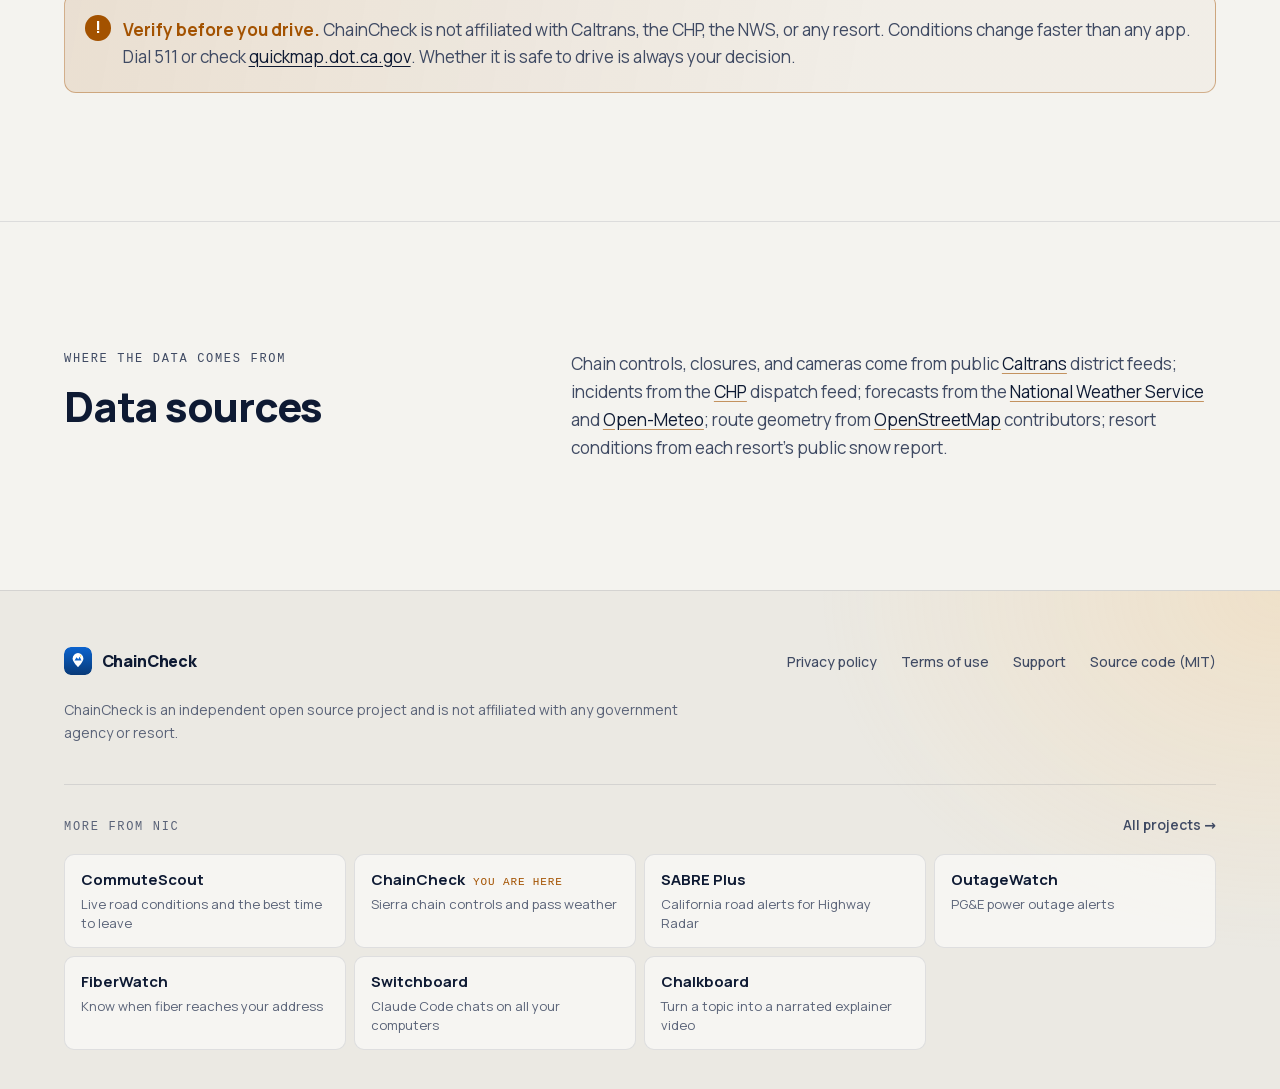
==== commit c0ee85f3: "Add Day Drive light theme by default, a sun/moon switch, and Open Graph tags Light is the default; t" ====
--- a/site/index.html
+++ b/site/index.html
@@ -5,9 +5,43 @@
 <meta name="viewport" content="width=device-width, initial-scale=1">
 <title>ChainCheck · Live chain controls and pass weather for Tahoe</title>
 <meta name="description" content="Live Caltrans chain controls, road closures, pass weather, and resort snow for the Sierra passes to Lake Tahoe. Free, no account, open source.">
+<link rel="canonical" href="https://nicglazkov.github.io/chaincheck/">
+<meta property="og:type" content="website">
+<meta property="og:site_name" content="ChainCheck">
+<meta property="og:url" content="https://nicglazkov.github.io/chaincheck/">
+<meta property="og:title" content="ChainCheck · Live chain controls and pass weather for Tahoe">
+<meta property="og:description" content="Live Caltrans chain controls, road closures, pass weather, and resort snow for the Sierra passes to Lake Tahoe. Free, no account, open source.">
+<meta property="og:image" content="https://nicglazkov.github.io/chaincheck/social-preview.png">
+<meta property="og:image:width" content="1280">
+<meta property="og:image:height" content="640">
+<meta property="og:image:alt" content="ChainCheck: live chain controls, closures, pass weather and resort snow for the Sierra passes to Lake Tahoe.">
+<meta name="twitter:card" content="summary_large_image">
+<meta name="twitter:title" content="ChainCheck · Live chain controls and pass weather for Tahoe">
+<meta name="twitter:description" content="Live Caltrans chain controls, road closures, pass weather, and resort snow for the Sierra passes to Lake Tahoe. Free, no account, open source.">
+<meta name="twitter:image" content="https://nicglazkov.github.io/chaincheck/social-preview.png">
 <link rel="icon" href="logo.svg" type="image/svg+xml">
-<meta name="theme-color" content="#0a0d16">
-<meta name="color-scheme" content="dark">
+<meta name="theme-color" content="#f4f3ef">
+<script>
+/* Theme: Day Drive (light) for everyone; Night Drive only when the visitor
+   picks it with the sun/moon button. Runs before first paint, so no flash. */
+(function () {
+  var d = document.documentElement, key = "nd-theme";
+  function set(t, save) {
+    if (t === "dark") d.setAttribute("data-theme", "dark"); else d.removeAttribute("data-theme");
+    var m = document.querySelector('meta[name="theme-color"]');
+    if (!m) { m = document.createElement("meta"); m.name = "theme-color"; document.head.appendChild(m); }
+    m.setAttribute("content", t === "dark" ? "#0a0d16" : "#f4f3ef");
+    if (save) { try { localStorage.setItem(key, t); } catch (e) {} }
+  }
+  var saved = null;
+  try { saved = localStorage.getItem(key); } catch (e) {}
+  set(saved === "dark" ? "dark" : "light");
+  document.addEventListener("click", function (e) {
+    var b = e.target && e.target.closest && e.target.closest(".nd-theme");
+    if (b) set(d.getAttribute("data-theme") === "dark" ? "light" : "dark", true);
+  });
+})();
+</script>
 <link rel="preload" href="fonts/manrope-latin.woff2" as="font" type="font/woff2" crossorigin>
 <link rel="stylesheet" href="style.css">
 </head>
@@ -20,6 +54,7 @@
       <a class="nd-hide" href="terms.html">Terms</a>
       <a class="nd-hide" href="support.html">Support</a>
       <a class="nd-hide" href="https://github.com/nicglazkov/chaincheck">GitHub</a>
+      <button class="nd-theme" type="button" aria-label="Switch between light and dark theme" title="Light or dark theme"><svg class="nd-theme__moon" viewBox="0 0 24 24" aria-hidden="true"><path d="M20 14.5A8 8 0 0 1 9.5 4a8 8 0 1 0 10.5 10.5z"/></svg><svg class="nd-theme__sun" viewBox="0 0 24 24" aria-hidden="true"><circle cx="12" cy="12" r="4"/><path d="M12 2.5v2M12 19.5v2M4.6 4.6 6 6M18 18l1.4 1.4M2.5 12h2M19.5 12h2M4.6 19.4 6 18M18 6l1.4-1.4"/></svg></button>
       <a class="nd-btn nd-btn--sm" href="./#get">Get the app</a>
     </nav>
   </div>
@@ -45,7 +80,7 @@
         </ul>
       </div>
       <div class="phones">
-        <div class="phone phone--front"><img src="img/home-dark.png" width="400" height="814" alt="The ChainCheck home screen: I-80 Donner Summit at R0, no chain controls, with the summit forecast below."></div>
+        <div class="phone phone--front"><img class="nd-day" src="img/home-light.png" width="400" height="814" alt="The ChainCheck home screen: I-80 Donner Summit at R0, no chain controls, with the summit forecast below."><img class="nd-night" src="img/home-dark.png" loading="lazy" width="400" height="814" alt="The ChainCheck home screen: I-80 Donner Summit at R0, no chain controls, with the summit forecast below."></div>
         <div class="phone phone--back"><img src="img/map.png" width="400" height="814" loading="lazy" alt="The ChainCheck map: I-80, US-50 and SR-88 colored by control level, with resorts and summit elevations."></div>
       </div>
     </div>
--- a/site/style.css
+++ b/site/style.css
@@ -2,6 +2,12 @@
    Night Drive skin + shared site skeleton (nav, type scale, footer with the
    "More from Nic" strip). Shared by SABRE Plus, ChainCheck and Brake Bedding.
    Keep the skeleton block identical across sites; put page styles after it.
+
+   Two themes from one set of tokens:
+   - Day Drive (light) is the default for every visitor.
+   - Night Drive (dark) applies when <html data-theme="dark">. The inline
+     script in <head> sets it from the saved choice before first paint, and
+     the sun/moon button (.nd-theme) flips it and saves it.
 
    Manrope is self-hosted (latin subset, variable 400-800), SIL Open Font
    License 1.1, so the page makes no third-party font requests.
@@ -18,20 +24,39 @@
 }
 
 :root {
-  color-scheme: dark;
-  /* Night Drive */
-  --nd-bg: #0a0d16;          /* blue-black road at night */
-  --nd-bg-2: #0f1320;        /* raised panel */
-  --nd-bg-3: #151a2a;        /* panel hover / inset */
-  --nd-line: rgba(255, 255, 255, 0.08);
-  --nd-line-2: rgba(255, 255, 255, 0.14);
-  --nd-fg: #eef1f7;
-  --nd-mut: #aab3c5;
-  --nd-dim: #7f899c;
-  --nd-amber: #ffb35c;       /* headlight */
-  --nd-amber-ink: #1a1206;
-  --nd-amber-soft: rgba(255, 179, 92, 0.12);
-  --nd-blue: #3a5cff;        /* the cool sky glow, decorative only */
+  color-scheme: light;
+  /* Day Drive: sunlit concrete, navy ink, burnt amber */
+  --nd-bg: #f4f3ef;          /* sunlit concrete */
+  --nd-bg-2: #fbfaf8;        /* raised panel */
+  --nd-bg-3: #ebe9e3;        /* panel hover / inset */
+  --nd-line: rgba(14, 26, 51, 0.1);
+  --nd-line-2: rgba(14, 26, 51, 0.18);
+  --nd-fg: #0e1a33;          /* deep navy ink */
+  --nd-mut: #3f4a63;
+  --nd-dim: #5a6378;
+  --nd-amber: #a35200;       /* amber, darkened to pass AA as text and as a button */
+  --nd-amber-rgb: 163 82 0;
+  --nd-amber-ink: #ffffff;   /* text on an amber button */
+  --nd-amber-soft: rgba(163, 82, 0, 0.08);
+  --nd-ok: #0f6e44;
+  --nd-blue: #3a5cff;        /* decorative only */
+
+  /* Surfaces that change character between day and night */
+  --nd-nav-bg: rgba(244, 243, 239, 0.82);
+  --nd-ghost: rgba(255, 255, 255, 0.7);
+  --nd-ghost-hover: #ffffff;
+  --nd-ghost-line-hover: rgba(14, 26, 51, 0.3);
+  --nd-tile: rgba(255, 255, 255, 0.55);
+  --nd-btn-shadow: 0 10px 24px -14px rgba(163, 82, 0, 0.6);
+  --nd-btn-shadow-hover: 0 14px 30px -12px rgba(163, 82, 0, 0.6);
+  --nd-frame: #ffffff;       /* the bezel ring around app screenshots */
+  --nd-drop: 0 30px 60px -32px rgba(14, 26, 51, 0.35);
+  --nd-glow:                 /* low sun over the road, cool sky opposite */
+    radial-gradient(60% 70% at 92% -10%, rgba(255, 196, 110, 0.45), transparent 62%),
+    radial-gradient(45% 50% at 4% 0%, rgba(120, 156, 230, 0.16), transparent 65%);
+  --nd-streak: rgba(163, 82, 0, 0.07);
+  --nd-foot-bg:
+    radial-gradient(60% 120% at 100% 0%, rgba(255, 196, 110, 0.22), transparent 60%), #ebe9e3;
 
   /* Skeleton: type scale */
   --nd-sans: "Manrope", ui-sans-serif, system-ui, -apple-system, "Segoe UI", Roboto, sans-serif;
@@ -51,6 +76,40 @@
   --nd-gap: clamp(4.5rem, 10vw, 8rem);
   --nd-radius: 12px;
   --nd-ease: cubic-bezier(0.22, 1, 0.36, 1);
+}
+
+:root[data-theme="dark"] {
+  color-scheme: dark;
+  /* Night Drive */
+  --nd-bg: #0a0d16;          /* blue-black road at night */
+  --nd-bg-2: #0f1320;
+  --nd-bg-3: #151a2a;
+  --nd-line: rgba(255, 255, 255, 0.08);
+  --nd-line-2: rgba(255, 255, 255, 0.14);
+  --nd-fg: #eef1f7;
+  --nd-mut: #aab3c5;
+  --nd-dim: #7f899c;
+  --nd-amber: #ffb35c;       /* headlight */
+  --nd-amber-rgb: 255 179 92;
+  --nd-amber-ink: #1a1206;
+  --nd-amber-soft: rgba(255, 179, 92, 0.12);
+  --nd-ok: #7fd1a8;
+
+  --nd-nav-bg: rgba(10, 13, 22, 0.78);
+  --nd-ghost: rgba(255, 255, 255, 0.06);
+  --nd-ghost-hover: rgba(255, 255, 255, 0.1);
+  --nd-ghost-line-hover: rgba(255, 255, 255, 0.28);
+  --nd-tile: rgba(255, 255, 255, 0.02);
+  --nd-btn-shadow: 0 12px 32px -14px rgba(255, 179, 92, 0.65);
+  --nd-btn-shadow-hover: 0 16px 40px -12px rgba(255, 179, 92, 0.8);
+  --nd-frame: #0d1018;
+  --nd-drop: 0 40px 70px -30px rgba(0, 0, 0, 0.9);
+  --nd-glow:                 /* headlights low on the right, cool sky top left */
+    radial-gradient(70% 60% at 88% 105%, rgba(255, 154, 60, 0.30), transparent 60%),
+    radial-gradient(50% 45% at 8% -5%, rgba(58, 92, 255, 0.16), transparent 65%);
+  --nd-streak: rgba(255, 179, 92, 0.13);
+  --nd-foot-bg:
+    radial-gradient(60% 120% at 100% 100%, rgba(255, 154, 60, 0.08), transparent 60%), #080a12;
 }
 
 *, *::before, *::after { box-sizing: border-box; }
@@ -77,6 +136,9 @@
 
 .nd-wrap { width: min(100% - 2 * var(--nd-gutter), var(--nd-max)); margin-inline: auto; }
 
+/* Theme-specific images: <img class="nd-day"> and <img class="nd-night"> */
+:root[data-theme="dark"] .nd-day, :root:not([data-theme="dark"]) .nd-night { display: none !important; }
+
 h1, h2, h3 { margin: 0; color: var(--nd-fg); text-wrap: balance; }
 h1 { font-size: var(--nd-t-h1); line-height: 1.02; font-weight: 800; letter-spacing: -0.035em; }
 h2 { font-size: var(--nd-t-h2); line-height: 1.08; font-weight: 800; letter-spacing: -0.03em; }
@@ -102,15 +164,15 @@
   background: var(--nd-amber); color: var(--nd-amber-ink);
   font: 700 0.9375rem/1 var(--nd-sans); letter-spacing: -0.005em;
   text-decoration: none; white-space: nowrap;
-  box-shadow: 0 12px 32px -14px rgba(255, 179, 92, 0.65);
+  box-shadow: var(--nd-btn-shadow);
   transition: transform 0.25s var(--nd-ease), box-shadow 0.25s var(--nd-ease), background 0.2s, border-color 0.2s;
 }
-.nd-btn:hover { transform: translateY(-1px); box-shadow: 0 16px 40px -12px rgba(255, 179, 92, 0.8); }
+.nd-btn:hover { transform: translateY(-1px); box-shadow: var(--nd-btn-shadow-hover); }
 .nd-btn--ghost {
-  background: rgba(255, 255, 255, 0.06); color: var(--nd-fg);
+  background: var(--nd-ghost); color: var(--nd-fg);
   border-color: var(--nd-line-2); box-shadow: none;
 }
-.nd-btn--ghost:hover { background: rgba(255, 255, 255, 0.1); border-color: rgba(255, 255, 255, 0.28); box-shadow: none; }
+.nd-btn--ghost:hover { background: var(--nd-ghost-hover); border-color: var(--nd-ghost-line-hover); box-shadow: none; }
 .nd-btn--sm { min-height: 36px; padding: 0 0.9rem; font-size: 0.875rem; border-radius: 8px; box-shadow: none; }
 .nd-btn svg { width: 18px; height: 18px; flex: none; }
 .nd-actions { display: flex; flex-wrap: wrap; gap: 0.75rem; }
@@ -120,7 +182,7 @@
 .nd-nav {
   position: sticky; top: 0; z-index: 50;
   height: var(--nd-nav-h);
-  background: rgba(10, 13, 22, 0.78);
+  background: var(--nd-nav-bg);
   -webkit-backdrop-filter: saturate(140%) blur(14px);
   backdrop-filter: saturate(140%) blur(14px);
   border-bottom: 1px solid var(--nd-line);
@@ -138,26 +200,43 @@
   text-decoration: none; transition: color 0.2s;
 }
 .nd-links a:not(.nd-btn):hover, .nd-links a[aria-current="page"] { color: var(--nd-fg); }
-@media (max-width: 40rem) { .nd-links .nd-hide { display: none; } .nd-links { gap: 1rem; } }
+@media (max-width: 40rem) { .nd-links .nd-hide { display: none; } .nd-links { gap: 0.75rem; } }
+
+/* Sun/moon theme switch. Shows the moon by day (tap for night) and the sun
+   by night (tap for day). The label is fixed text, so markup never changes. */
+.nd-theme {
+  position: relative; display: inline-grid; place-items: center; flex: none;
+  width: 36px; height: 36px; padding: 0; margin: 0;
+  border: 1px solid var(--nd-line-2); border-radius: 8px;
+  background: var(--nd-ghost); color: var(--nd-mut); cursor: pointer;
+  transition: color 0.2s, background 0.2s, border-color 0.2s;
+}
+.nd-theme:hover { color: var(--nd-fg); background: var(--nd-ghost-hover); border-color: var(--nd-ghost-line-hover); }
+.nd-theme svg {
+  grid-area: 1 / 1; width: 18px; height: 18px;
+  fill: none; stroke: currentColor; stroke-width: 2; stroke-linecap: round; stroke-linejoin: round;
+  transition: opacity 0.3s var(--nd-ease), transform 0.45s var(--nd-ease);
+}
+.nd-theme .nd-theme__sun { opacity: 0; transform: rotate(-90deg) scale(0.6); }
+:root[data-theme="dark"] .nd-theme .nd-theme__sun { opacity: 1; transform: none; }
+:root[data-theme="dark"] .nd-theme .nd-theme__moon { opacity: 0; transform: rotate(90deg) scale(0.6); }
 
 /* ---- Section rhythm ----------------------------------------------------- */
 .nd-section { padding-block: var(--nd-gap); border-top: 1px solid var(--nd-line); }
 .nd-section__head { max-width: 40rem; margin-bottom: clamp(2rem, 5vw, 3.25rem); }
 .nd-section__head > p:not(.nd-eyebrow) { color: var(--nd-mut); margin-top: 1rem; max-width: 60ch; }
 
-/* The headlight glow and lane streak behind every hero. */
+/* Behind every hero: a low sun by day, headlights by night, and lane streaks. */
 .nd-hero { position: relative; isolation: isolate; overflow: hidden; }
 .nd-hero::before {
   content: ""; position: absolute; inset: 0; z-index: -2; pointer-events: none;
-  background:
-    radial-gradient(70% 60% at 88% 105%, rgba(255, 154, 60, 0.30), transparent 60%),
-    radial-gradient(50% 45% at 8% -5%, rgba(58, 92, 255, 0.16), transparent 65%);
+  background: var(--nd-glow);
   -webkit-mask: linear-gradient(#000 55%, transparent);
   mask: linear-gradient(#000 55%, transparent);
 }
 .nd-streak {
   position: absolute; left: 0; right: 0; bottom: 0; height: 120px; z-index: -1; pointer-events: none;
-  background: repeating-linear-gradient(100deg, transparent 0 46px, rgba(255, 179, 92, 0.13) 46px 48px);
+  background: repeating-linear-gradient(100deg, transparent 0 46px, var(--nd-streak) 46px 48px);
   -webkit-mask: linear-gradient(transparent, #000 55%, transparent);
   mask: linear-gradient(transparent, #000 55%, transparent);
 }
@@ -167,7 +246,7 @@
   position: relative; overflow: hidden;
   border-top: 1px solid var(--nd-line);
   padding: 3.5rem 0 2.5rem;
-  background: radial-gradient(60% 120% at 100% 100%, rgba(255, 154, 60, 0.08), transparent 60%), #080a12;
+  background: var(--nd-foot-bg);
   font-size: var(--nd-t-small); color: var(--nd-mut);
 }
 .nd-foot__top { display: flex; flex-wrap: wrap; align-items: center; justify-content: space-between; gap: 1.25rem 2rem; }
@@ -183,11 +262,11 @@
 .nd-more__all:hover { color: var(--nd-amber); }
 .nd-more ul {
   list-style: none; margin: 0; padding: 0;
-  display: grid; grid-template-columns: repeat(auto-fill, minmax(12.5rem, 1fr)); gap: 0.5rem;
+  display: grid; grid-template-columns: repeat(auto-fill, minmax(min(10rem, 100%), 1fr)); gap: 0.5rem;
 }
 .nd-more a.nd-more__item {
   display: block; height: 100%; padding: 0.85rem 1rem; text-decoration: none;
-  background: rgba(255, 255, 255, 0.02); border: 1px solid var(--nd-line); border-radius: 10px;
+  background: var(--nd-tile); border: 1px solid var(--nd-line); border-radius: 10px;
   transition: background 0.2s, border-color 0.2s;
 }
 .nd-more a.nd-more__item:hover { background: var(--nd-bg-3); border-color: var(--nd-line-2); }
@@ -208,7 +287,8 @@
 /* ==========================================================================
    ChainCheck page styles
    ========================================================================== */
-:root { --r0: #4ade80; --r1: #ffb35c; --r2: #ff8a3d; --r3: #ff5a5a; }
+:root { --r0: #0f6e44; --r1: #8a5a00; --r2: #b8400c; --r3: #b3261e; }
+:root[data-theme="dark"] { --r0: #4ade80; --r1: #ffb35c; --r2: #ff8a3d; --r3: #ff5a5a; }
 
 .hero { padding: clamp(3rem, 8vw, 6rem) 0 clamp(4rem, 9vw, 6.5rem); }
 .hero__grid { display: grid; grid-template-columns: minmax(0, 1.1fr) minmax(0, 0.9fr); gap: clamp(2.5rem, 6vw, 5rem); align-items: center; }
@@ -225,8 +305,8 @@
 .phones { position: relative; height: clamp(30rem, 48vw, 37rem); }
 .phone {
   position: absolute; width: clamp(14rem, 21vw, 17rem); border-radius: 30px; overflow: hidden;
-  border: 1px solid var(--nd-line-2); background: #0d1018;
-  box-shadow: 0 0 0 7px #0d1018, 0 0 0 8px #262b36, 0 50px 90px -30px rgba(0, 0, 0, 0.95);
+  border: 1px solid var(--nd-line-2); background: var(--nd-frame);
+  box-shadow: 0 0 0 7px var(--nd-frame), 0 0 0 8px var(--nd-line-2), var(--nd-drop);
 }
 .phone img { width: 100%; }
 .phone--front { right: 34%; top: 0; z-index: 2; }
@@ -247,8 +327,8 @@
 
 /* The safety notice: deliberately the loudest block on the page */
 .callout {
-  position: relative; border: 1px solid rgba(255, 179, 92, 0.4); border-radius: var(--nd-radius);
-  background: linear-gradient(100deg, rgba(255, 179, 92, 0.12), rgba(255, 179, 92, 0.03) 70%);
+  position: relative; border: 1px solid rgb(var(--nd-amber-rgb) / 0.4); border-radius: var(--nd-radius);
+  background: linear-gradient(100deg, rgb(var(--nd-amber-rgb) / 0.12), rgb(var(--nd-amber-rgb) / 0.03) 70%);
   padding: 1.35rem 1.5rem 1.35rem 3.6rem; color: var(--nd-mut); line-height: 1.6;
 }
 .callout::before {
@@ -260,7 +340,7 @@
 
 .split { display: grid; grid-template-columns: minmax(0, 0.8fr) minmax(0, 1.2fr); gap: clamp(2rem, 6vw, 5rem); align-items: start; }
 .split p { color: var(--nd-mut); }
-.split a { color: var(--nd-fg); text-decoration-color: rgba(255, 179, 92, 0.6); text-underline-offset: 3px; }
+.split a { color: var(--nd-fg); text-decoration-color: rgb(var(--nd-amber-rgb) / 0.6); text-underline-offset: 3px; }
 .split a:hover { color: var(--nd-amber); }
 @media (max-width: 56rem) { .split { grid-template-columns: 1fr; } }
 
